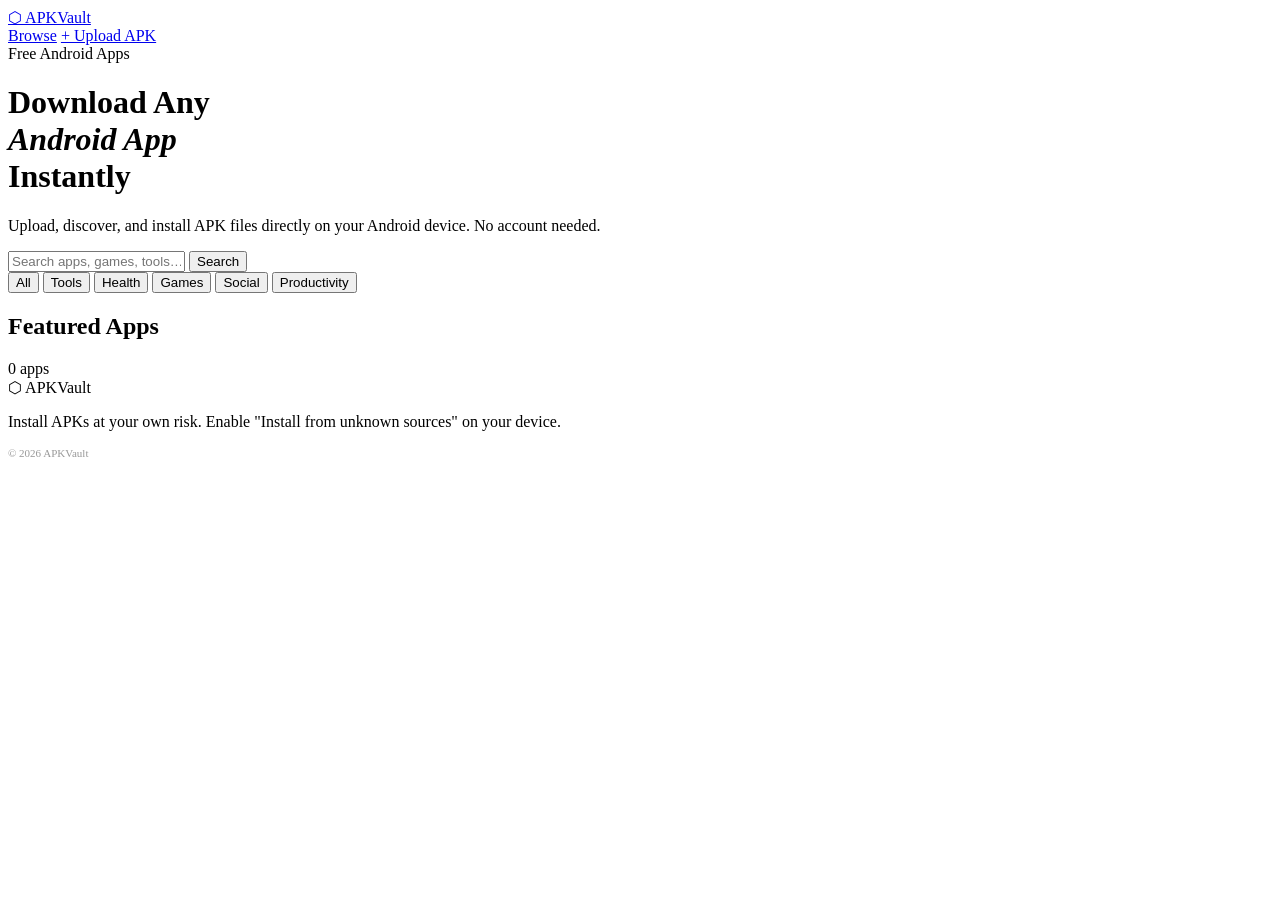
==== index.html @ 7c967dab "Add files via upload" ====
<!DOCTYPE html>
<html lang="en">
<head>
<meta charset="UTF-8"/>
<meta name="viewport" content="width=device-width, initial-scale=1.0"/>
<title>APKVault — Download Android Apps</title>
<link rel="preconnect" href="https://fonts.googleapis.com"/>
<link href="https://fonts.googleapis.com/css2?family=Syne:wght@400;600;700;800&family=DM+Sans:wght@300;400;500&display=swap" rel="stylesheet"/>
<link rel="stylesheet" href="css/style.css"/>
</head>
<body>

<nav class="navbar">
  <div class="nav-inner">
    <a href="index.html" class="logo">⬡ APKVault</a>
    <div class="nav-links">
      <a href="index.html">Browse</a>
      <a href="upload.html" class="btn-upload">+ Upload APK</a>
    </div>
  </div>
</nav>

<header class="hero">
  <div class="hero-bg"></div>
  <div class="hero-content">
    <span class="hero-tag">Free Android Apps</span>
    <h1>Download Any<br/><em>Android App</em><br/>Instantly</h1>
    <p>Upload, discover, and install APK files directly on your Android device. No account needed.</p>
    <div class="search-bar">
      <input type="text" id="searchInput" placeholder="Search apps, games, tools…" oninput="filterApps()"/>
      <button onclick="filterApps()">Search</button>
    </div>
  </div>
</header>

<main class="main-content">

  <section class="category-strip">
    <button class="cat-btn active" onclick="setCategory('all', this)">All</button>
    <button class="cat-btn" onclick="setCategory('tools', this)">Tools</button>
    <button class="cat-btn" onclick="setCategory('health', this)">Health</button>
    <button class="cat-btn" onclick="setCategory('games', this)">Games</button>
    <button class="cat-btn" onclick="setCategory('social', this)">Social</button>
    <button class="cat-btn" onclick="setCategory('productivity', this)">Productivity</button>
  </section>

  <section class="section">
    <div class="section-header">
      <h2>Featured Apps</h2>
      <span id="app-count" class="count-badge">0 apps</span>
    </div>
    <div class="app-grid" id="appGrid">
      <!-- populated by JS -->
    </div>
    <div class="empty-state" id="emptyState" style="display:none;">
      <div class="empty-icon">📦</div>
      <h3>No apps found</h3>
      <p>Try a different search or <a href="upload.html">upload the first one</a>.</p>
    </div>
  </section>

</main>

<footer class="footer">
  <div class="footer-inner">
    <span class="logo">⬡ APKVault</span>
    <p>Install APKs at your own risk. Enable "Install from unknown sources" on your device.</p>
    <p style="margin-top:6px;font-size:11px;opacity:0.4;">© 2026 APKVault</p>
  </div>
</footer>

<script src="js/store.js"></script>
</body>
</html>
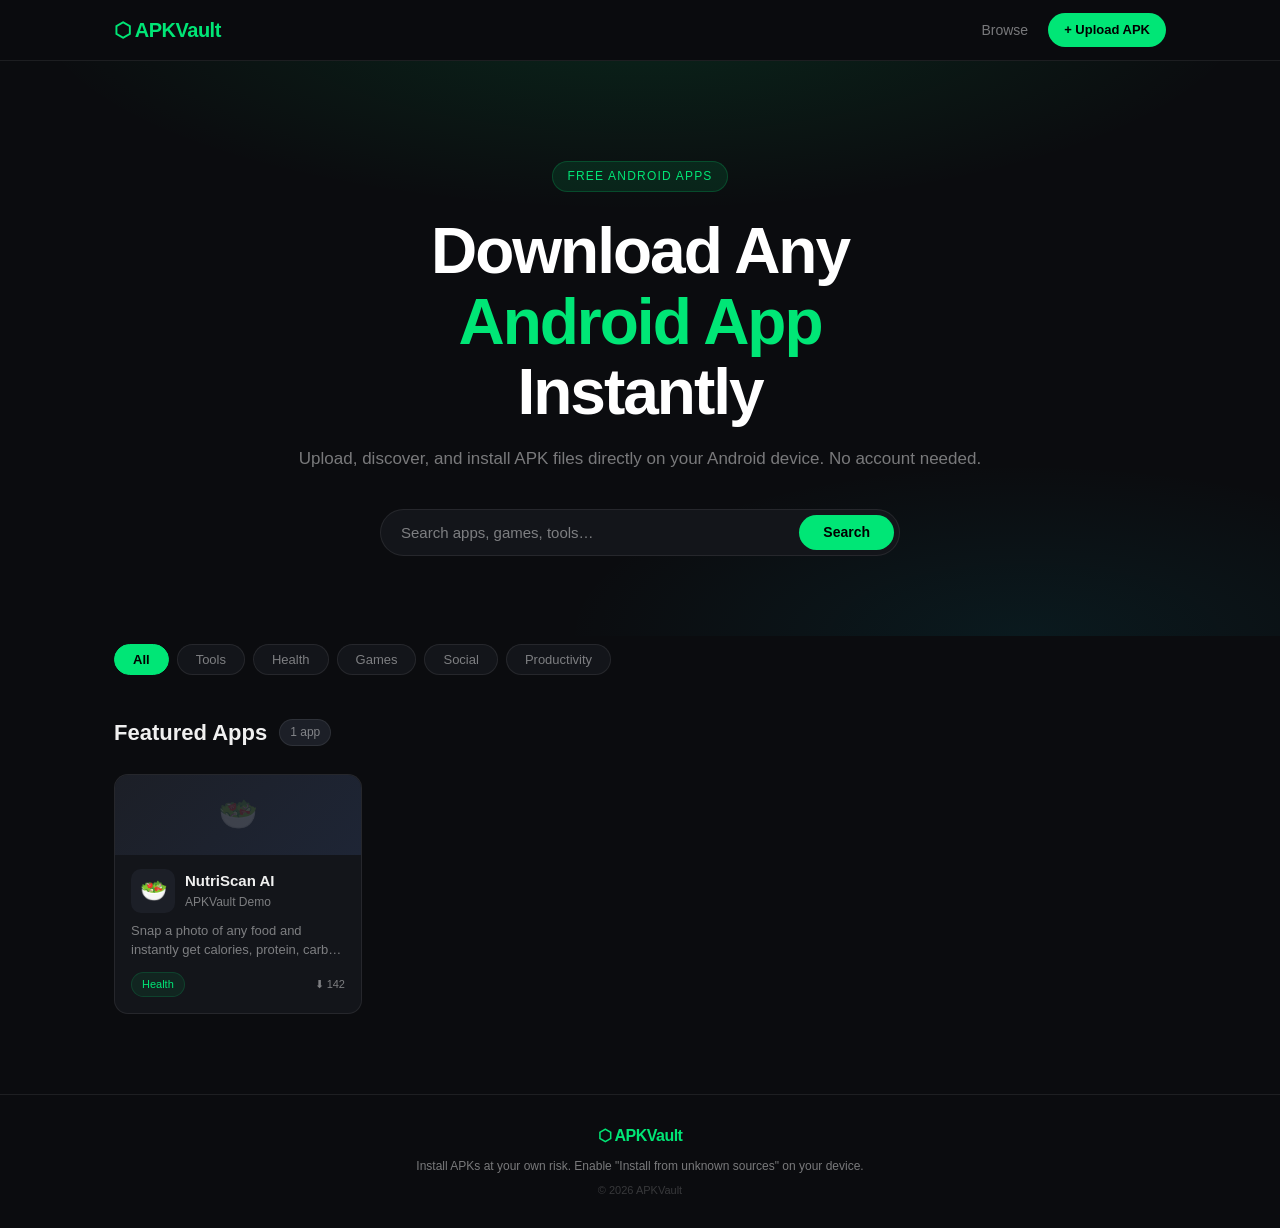
==== commit 9c79a953: "Update index.html" ====
--- a/index.html
+++ b/index.html
@@ -6,7 +6,7 @@
 <title>APKVault — Download Android Apps</title>
 <link rel="preconnect" href="https://fonts.googleapis.com"/>
 <link href="https://fonts.googleapis.com/css2?family=Syne:wght@400;600;700;800&family=DM+Sans:wght@300;400;500&display=swap" rel="stylesheet"/>
-<link rel="stylesheet" href="css/style.css"/>
+<link rel="stylesheet" href="style.css"/>
 </head>
 <body>
 
@@ -69,6 +69,6 @@
   </div>
 </footer>
 
-<script src="js/store.js"></script>
+<script src="store.js"></script>
 </body>
 </html>
--- a/style.css
+++ b/style.css
@@ -0,0 +1,470 @@
+/* ===== RESET & BASE ===== */
+*, *::before, *::after { box-sizing: border-box; margin: 0; padding: 0; }
+
+:root {
+  --bg: #0b0c0f;
+  --surface: #13151a;
+  --surface2: #1c1f27;
+  --border: rgba(255,255,255,0.08);
+  --accent: #00e676;
+  --accent2: #00bcd4;
+  --text: #f0f0f0;
+  --muted: rgba(255,255,255,0.45);
+  --danger: #ff5252;
+  --font-display: 'Syne', sans-serif;
+  --font-body: 'DM Sans', sans-serif;
+  --radius: 14px;
+  --radius-sm: 8px;
+}
+
+html { scroll-behavior: smooth; }
+
+body {
+  background: var(--bg);
+  color: var(--text);
+  font-family: var(--font-body);
+  font-size: 15px;
+  line-height: 1.6;
+  min-height: 100vh;
+}
+
+a { color: inherit; text-decoration: none; }
+
+/* ===== NAVBAR ===== */
+.navbar {
+  position: sticky; top: 0; z-index: 100;
+  background: rgba(11,12,15,0.88);
+  backdrop-filter: blur(16px);
+  border-bottom: 1px solid var(--border);
+}
+.nav-inner {
+  max-width: 1100px; margin: 0 auto;
+  padding: 0 24px;
+  height: 60px;
+  display: flex; align-items: center; justify-content: space-between;
+}
+.logo {
+  font-family: var(--font-display);
+  font-size: 20px; font-weight: 800;
+  color: var(--accent);
+  letter-spacing: -0.5px;
+}
+.nav-links { display: flex; align-items: center; gap: 20px; }
+.nav-links a { color: var(--muted); font-size: 14px; transition: color 0.2s; }
+.nav-links a:hover { color: var(--text); }
+.btn-upload {
+  background: var(--accent) !important;
+  color: #000 !important;
+  font-weight: 600 !important;
+  font-size: 13px !important;
+  padding: 7px 16px !important;
+  border-radius: 40px !important;
+  transition: opacity 0.2s !important;
+}
+.btn-upload:hover { opacity: 0.85 !important; }
+.active-link { color: var(--accent) !important; }
+
+/* ===== HERO ===== */
+.hero {
+  position: relative;
+  padding: 100px 24px 80px;
+  overflow: hidden;
+  text-align: center;
+}
+.hero-bg {
+  position: absolute; inset: 0;
+  background:
+    radial-gradient(ellipse 80% 60% at 50% -10%, rgba(0,230,118,0.12) 0%, transparent 60%),
+    radial-gradient(ellipse 60% 50% at 80% 100%, rgba(0,188,212,0.08) 0%, transparent 60%);
+  pointer-events: none;
+}
+.hero-content { position: relative; max-width: 700px; margin: 0 auto; }
+.hero-tag {
+  display: inline-block;
+  background: rgba(0,230,118,0.1);
+  color: var(--accent);
+  font-size: 12px; font-weight: 500; letter-spacing: 0.1em; text-transform: uppercase;
+  padding: 5px 14px; border-radius: 40px;
+  border: 1px solid rgba(0,230,118,0.2);
+  margin-bottom: 24px;
+}
+.hero h1 {
+  font-family: var(--font-display);
+  font-size: clamp(36px, 6vw, 64px);
+  font-weight: 800; line-height: 1.1; letter-spacing: -2px;
+  color: #fff; margin-bottom: 18px;
+}
+.hero h1 em { font-style: normal; color: var(--accent); }
+.hero p { color: var(--muted); font-size: 17px; margin-bottom: 36px; }
+
+.search-bar {
+  display: flex; max-width: 520px; margin: 0 auto;
+  background: var(--surface);
+  border: 1px solid var(--border);
+  border-radius: 50px; overflow: hidden;
+  transition: border-color 0.2s;
+}
+.search-bar:focus-within { border-color: rgba(0,230,118,0.4); }
+.search-bar input {
+  flex: 1; background: transparent; border: none; outline: none;
+  color: var(--text); font-family: var(--font-body); font-size: 15px;
+  padding: 14px 20px;
+}
+.search-bar input::placeholder { color: var(--muted); }
+.search-bar button {
+  background: var(--accent); color: #000;
+  border: none; cursor: pointer;
+  font-family: var(--font-body); font-weight: 600; font-size: 14px;
+  padding: 0 24px; margin: 5px;
+  border-radius: 40px; transition: opacity 0.2s;
+}
+.search-bar button:hover { opacity: 0.85; }
+
+/* ===== MAIN ===== */
+.main-content { max-width: 1100px; margin: 0 auto; padding: 0 24px 80px; }
+
+/* ===== CATEGORIES ===== */
+.category-strip {
+  display: flex; gap: 8px; flex-wrap: wrap;
+  margin-bottom: 40px; padding-top: 8px;
+}
+.cat-btn {
+  background: var(--surface); color: var(--muted);
+  border: 1px solid var(--border);
+  font-family: var(--font-body); font-size: 13px; font-weight: 500;
+  padding: 7px 18px; border-radius: 40px; cursor: pointer;
+  transition: all 0.2s;
+}
+.cat-btn:hover { color: var(--text); border-color: rgba(255,255,255,0.2); }
+.cat-btn.active {
+  background: var(--accent); color: #000;
+  border-color: var(--accent); font-weight: 600;
+}
+
+/* ===== SECTION ===== */
+.section-header {
+  display: flex; align-items: center; gap: 12px;
+  margin-bottom: 24px;
+}
+.section-header h2 {
+  font-family: var(--font-display); font-size: 22px; font-weight: 700;
+}
+.count-badge {
+  background: var(--surface2); color: var(--muted);
+  font-size: 12px; padding: 3px 10px; border-radius: 40px;
+  border: 1px solid var(--border);
+}
+
+/* ===== APP GRID ===== */
+.app-grid {
+  display: grid;
+  grid-template-columns: repeat(auto-fill, minmax(240px, 1fr));
+  gap: 20px;
+}
+
+.app-card {
+  background: var(--surface);
+  border: 1px solid var(--border);
+  border-radius: var(--radius);
+  overflow: hidden;
+  cursor: pointer;
+  transition: transform 0.2s, border-color 0.2s;
+}
+.app-card:hover {
+  transform: translateY(-3px);
+  border-color: rgba(0,230,118,0.3);
+}
+.app-card-banner {
+  height: 80px;
+  background: linear-gradient(135deg, var(--surface2), #1e2535);
+  display: flex; align-items: center; justify-content: center;
+  font-size: 36px;
+  position: relative; overflow: hidden;
+}
+.app-card-banner img {
+  width: 100%; height: 100%; object-fit: cover;
+}
+.app-card-body { padding: 14px 16px 16px; }
+.app-card-row {
+  display: flex; align-items: center; gap: 10px; margin-bottom: 8px;
+}
+.app-icon-small {
+  width: 44px; height: 44px; border-radius: 10px;
+  background: var(--surface2);
+  display: flex; align-items: center; justify-content: center;
+  font-size: 22px; overflow: hidden; flex-shrink: 0;
+}
+.app-icon-small img { width: 100%; height: 100%; object-fit: cover; border-radius: 10px; }
+.app-card-name {
+  font-family: var(--font-display); font-size: 15px; font-weight: 700;
+  white-space: nowrap; overflow: hidden; text-overflow: ellipsis;
+}
+.app-card-dev { font-size: 12px; color: var(--muted); }
+.app-card-desc {
+  font-size: 13px; color: var(--muted);
+  display: -webkit-box; -webkit-line-clamp: 2; -webkit-box-orient: vertical;
+  overflow: hidden; margin-bottom: 12px; line-height: 1.5;
+}
+.app-card-footer {
+  display: flex; align-items: center; justify-content: space-between;
+}
+.cat-tag {
+  background: rgba(0,230,118,0.08); color: var(--accent);
+  font-size: 11px; font-weight: 500; padding: 3px 10px; border-radius: 20px;
+  border: 1px solid rgba(0,230,118,0.15); text-transform: capitalize;
+}
+.dl-count { font-size: 11px; color: var(--muted); }
+
+/* ===== EMPTY STATE ===== */
+.empty-state {
+  text-align: center; padding: 80px 20px;
+  grid-column: 1/-1;
+}
+.empty-icon { font-size: 48px; margin-bottom: 16px; }
+.empty-state h3 { font-family: var(--font-display); font-size: 20px; margin-bottom: 8px; }
+.empty-state p { color: var(--muted); }
+.empty-state a { color: var(--accent); text-decoration: underline; }
+
+/* ===== UPLOAD PAGE ===== */
+.upload-page {
+  max-width: 720px; margin: 0 auto; padding: 48px 24px 80px;
+}
+.upload-container {}
+.upload-header { margin-bottom: 36px; }
+.upload-header h1 {
+  font-family: var(--font-display); font-size: 34px; font-weight: 800;
+  letter-spacing: -1px; margin-bottom: 8px;
+}
+.upload-header p { color: var(--muted); font-size: 16px; }
+
+/* Drop zone */
+.drop-zone {
+  border: 2px dashed rgba(0,230,118,0.3);
+  border-radius: var(--radius);
+  background: rgba(0,230,118,0.03);
+  padding: 40px 20px;
+  text-align: center; cursor: pointer;
+  transition: all 0.2s; margin-bottom: 28px;
+}
+.drop-zone:hover, .drop-zone.drag-over {
+  border-color: var(--accent);
+  background: rgba(0,230,118,0.07);
+}
+.drop-icon { font-size: 40px; margin-bottom: 12px; }
+.drop-inner h3 { font-family: var(--font-display); font-size: 18px; margin-bottom: 6px; }
+.drop-inner p { color: var(--muted); font-size: 14px; }
+.drop-hint {
+  display: inline-block; margin-top: 10px;
+  font-size: 12px; color: var(--muted);
+  background: var(--surface2); padding: 4px 12px; border-radius: 20px;
+}
+
+.file-selected {
+  display: flex; align-items: center; gap: 14px;
+}
+.file-icon { font-size: 28px; }
+.file-info { flex: 1; text-align: left; }
+.file-info strong { display: block; font-size: 15px; color: var(--accent); }
+.file-info span { font-size: 12px; color: var(--muted); }
+.remove-btn {
+  background: rgba(255,82,82,0.1); color: var(--danger);
+  border: 1px solid rgba(255,82,82,0.2);
+  width: 30px; height: 30px; border-radius: 50%;
+  cursor: pointer; font-size: 13px; transition: all 0.2s;
+}
+.remove-btn:hover { background: rgba(255,82,82,0.2); }
+
+/* Form */
+.form-group { margin-bottom: 20px; }
+.form-group label {
+  display: block; font-size: 13px; font-weight: 500;
+  color: var(--muted); margin-bottom: 7px; text-transform: uppercase; letter-spacing: 0.05em;
+}
+.req { color: var(--accent); }
+.opt { color: var(--muted); font-weight: 400; text-transform: none; letter-spacing: 0; font-size: 12px; }
+
+.form-group input[type="text"],
+.form-group textarea,
+.form-group select {
+  width: 100%; background: var(--surface);
+  border: 1px solid var(--border); border-radius: var(--radius-sm);
+  color: var(--text); font-family: var(--font-body); font-size: 15px;
+  padding: 11px 14px; outline: none; transition: border-color 0.2s;
+  appearance: none; -webkit-appearance: none;
+}
+.form-group input[type="text"]:focus,
+.form-group textarea:focus,
+.form-group select:focus {
+  border-color: rgba(0,230,118,0.5);
+}
+.form-group input[type="text"]::placeholder,
+.form-group textarea::placeholder { color: rgba(255,255,255,0.2); }
+.form-group select option { background: #1c1f27; }
+.form-group textarea { resize: vertical; min-height: 100px; }
+
+.form-row.two-col { display: flex; gap: 16px; }
+.form-row.two-col .form-group { flex: 1; }
+
+/* Icon upload */
+.icon-upload {
+  width: 80px; height: 80px; border-radius: 16px;
+  background: var(--surface); border: 2px dashed var(--border);
+  display: flex; flex-direction: column; align-items: center; justify-content: center;
+  cursor: pointer; transition: border-color 0.2s; gap: 4px;
+  font-size: 22px;
+}
+.icon-upload:hover { border-color: rgba(0,230,118,0.4); }
+.icon-upload small { font-size: 10px; color: var(--muted); }
+
+/* Screenshots */
+.screenshots-grid {
+  display: flex; gap: 10px; flex-wrap: wrap;
+}
+.ss-slot {
+  width: 80px; height: 140px;
+  background: var(--surface); border: 2px dashed var(--border);
+  border-radius: var(--radius-sm); cursor: pointer;
+  display: flex; flex-direction: column; align-items: center; justify-content: center;
+  gap: 4px; font-size: 20px; color: var(--muted); transition: border-color 0.2s;
+}
+.ss-slot:hover { border-color: rgba(0,230,118,0.4); }
+.ss-slot small { font-size: 10px; }
+.ss-preview {
+  width: 80px; height: 140px; border-radius: var(--radius-sm);
+  object-fit: cover; position: relative;
+  border: 1px solid var(--border);
+}
+.ss-wrap { position: relative; }
+.ss-remove {
+  position: absolute; top: 4px; right: 4px;
+  background: rgba(0,0,0,0.7); color: #fff; border: none;
+  width: 20px; height: 20px; border-radius: 50%; cursor: pointer; font-size: 11px;
+}
+
+/* Warning */
+.upload-warning {
+  background: rgba(255,193,7,0.07);
+  border: 1px solid rgba(255,193,7,0.2);
+  color: rgba(255,193,7,0.8);
+  font-size: 13px; padding: 12px 16px; border-radius: var(--radius-sm);
+  margin-bottom: 24px;
+}
+
+/* Submit btn */
+.submit-btn {
+  width: 100%; background: var(--accent); color: #000;
+  border: none; border-radius: var(--radius); cursor: pointer;
+  font-family: var(--font-display); font-size: 17px; font-weight: 700;
+  padding: 16px; transition: opacity 0.2s;
+  display: flex; align-items: center; justify-content: center; gap: 10px;
+}
+.submit-btn:hover { opacity: 0.88; }
+.submit-btn:disabled { opacity: 0.5; cursor: not-allowed; }
+.spinner {
+  width: 20px; height: 20px; border-radius: 50%;
+  border: 2px solid rgba(0,0,0,0.2); border-top-color: #000;
+  animation: spin 0.7s linear infinite;
+}
+@keyframes spin { to { transform: rotate(360deg); } }
+
+/* Modal */
+.modal-overlay {
+  position: fixed; inset: 0; background: rgba(0,0,0,0.7);
+  display: flex; align-items: center; justify-content: center; z-index: 999;
+  backdrop-filter: blur(6px);
+}
+.modal {
+  background: var(--surface); border: 1px solid var(--border);
+  border-radius: 20px; padding: 44px 40px; max-width: 400px; width: 90%;
+  text-align: center;
+}
+.modal-icon { font-size: 48px; margin-bottom: 16px; }
+.modal h2 { font-family: var(--font-display); font-size: 26px; margin-bottom: 8px; }
+.modal p { color: var(--muted); font-size: 15px; margin-bottom: 28px; }
+.modal-actions { display: flex; gap: 12px; justify-content: center; }
+.modal-btn {
+  padding: 11px 24px; border-radius: 40px; font-size: 14px; font-weight: 600; cursor: pointer;
+  border: none; font-family: var(--font-body);
+}
+.modal-btn.primary { background: var(--accent); color: #000; }
+.modal-btn.secondary { background: var(--surface2); color: var(--text); border: 1px solid var(--border); }
+
+/* ===== DETAIL PAGE ===== */
+.detail-page { max-width: 900px; margin: 0 auto; padding: 48px 24px 80px; }
+
+.detail-hero {
+  display: flex; gap: 24px; align-items: flex-start;
+  margin-bottom: 40px; flex-wrap: wrap;
+}
+.detail-icon {
+  width: 96px; height: 96px; border-radius: 22px;
+  background: var(--surface); border: 1px solid var(--border);
+  display: flex; align-items: center; justify-content: center;
+  font-size: 44px; overflow: hidden; flex-shrink: 0;
+}
+.detail-icon img { width: 100%; height: 100%; object-fit: cover; border-radius: 22px; }
+.detail-info { flex: 1; }
+.detail-info h1 {
+  font-family: var(--font-display); font-size: 30px; font-weight: 800;
+  letter-spacing: -0.5px; margin-bottom: 4px;
+}
+.detail-dev { color: var(--muted); font-size: 14px; margin-bottom: 12px; }
+.detail-meta { display: flex; gap: 10px; flex-wrap: wrap; margin-bottom: 16px; }
+.meta-chip {
+  background: var(--surface2); border: 1px solid var(--border);
+  font-size: 12px; padding: 4px 12px; border-radius: 20px; color: var(--muted);
+}
+.download-btn {
+  display: inline-flex; align-items: center; gap: 8px;
+  background: var(--accent); color: #000;
+  font-family: var(--font-display); font-size: 15px; font-weight: 700;
+  padding: 13px 28px; border-radius: 40px; cursor: pointer;
+  border: none; text-decoration: none; transition: opacity 0.2s;
+}
+.download-btn:hover { opacity: 0.85; }
+
+.detail-screenshots {
+  display: flex; gap: 12px; overflow-x: auto; padding-bottom: 8px;
+  margin-bottom: 36px;
+  scrollbar-width: thin; scrollbar-color: var(--border) transparent;
+}
+.detail-screenshots img {
+  height: 260px; width: auto; border-radius: var(--radius-sm);
+  border: 1px solid var(--border); flex-shrink: 0;
+}
+
+.detail-section { margin-bottom: 32px; }
+.detail-section h2 {
+  font-family: var(--font-display); font-size: 18px; font-weight: 700;
+  margin-bottom: 12px; padding-bottom: 8px;
+  border-bottom: 1px solid var(--border);
+}
+.detail-section p { color: rgba(255,255,255,0.7); line-height: 1.7; white-space: pre-line; }
+
+.install-steps {
+  background: var(--surface); border: 1px solid var(--border);
+  border-radius: var(--radius); padding: 20px 24px;
+}
+.install-steps ol { padding-left: 20px; }
+.install-steps li { color: rgba(255,255,255,0.7); margin-bottom: 8px; font-size: 14px; }
+.install-steps li strong { color: var(--accent); }
+
+.not-found { text-align: center; padding: 100px 24px; }
+.not-found h2 { font-family: var(--font-display); font-size: 28px; margin-bottom: 12px; }
+.not-found p { color: var(--muted); margin-bottom: 24px; }
+.not-found a { color: var(--accent); text-decoration: underline; }
+
+/* ===== FOOTER ===== */
+.footer {
+  border-top: 1px solid var(--border);
+  padding: 28px 24px; text-align: center;
+}
+.footer-inner .logo { font-size: 16px; }
+.footer-inner p { color: var(--muted); font-size: 12px; margin-top: 8px; }
+
+/* ===== RESPONSIVE ===== */
+@media (max-width: 600px) {
+  .form-row.two-col { flex-direction: column; }
+  .detail-hero { flex-direction: column; }
+  .hero h1 { letter-spacing: -1px; }
+}
